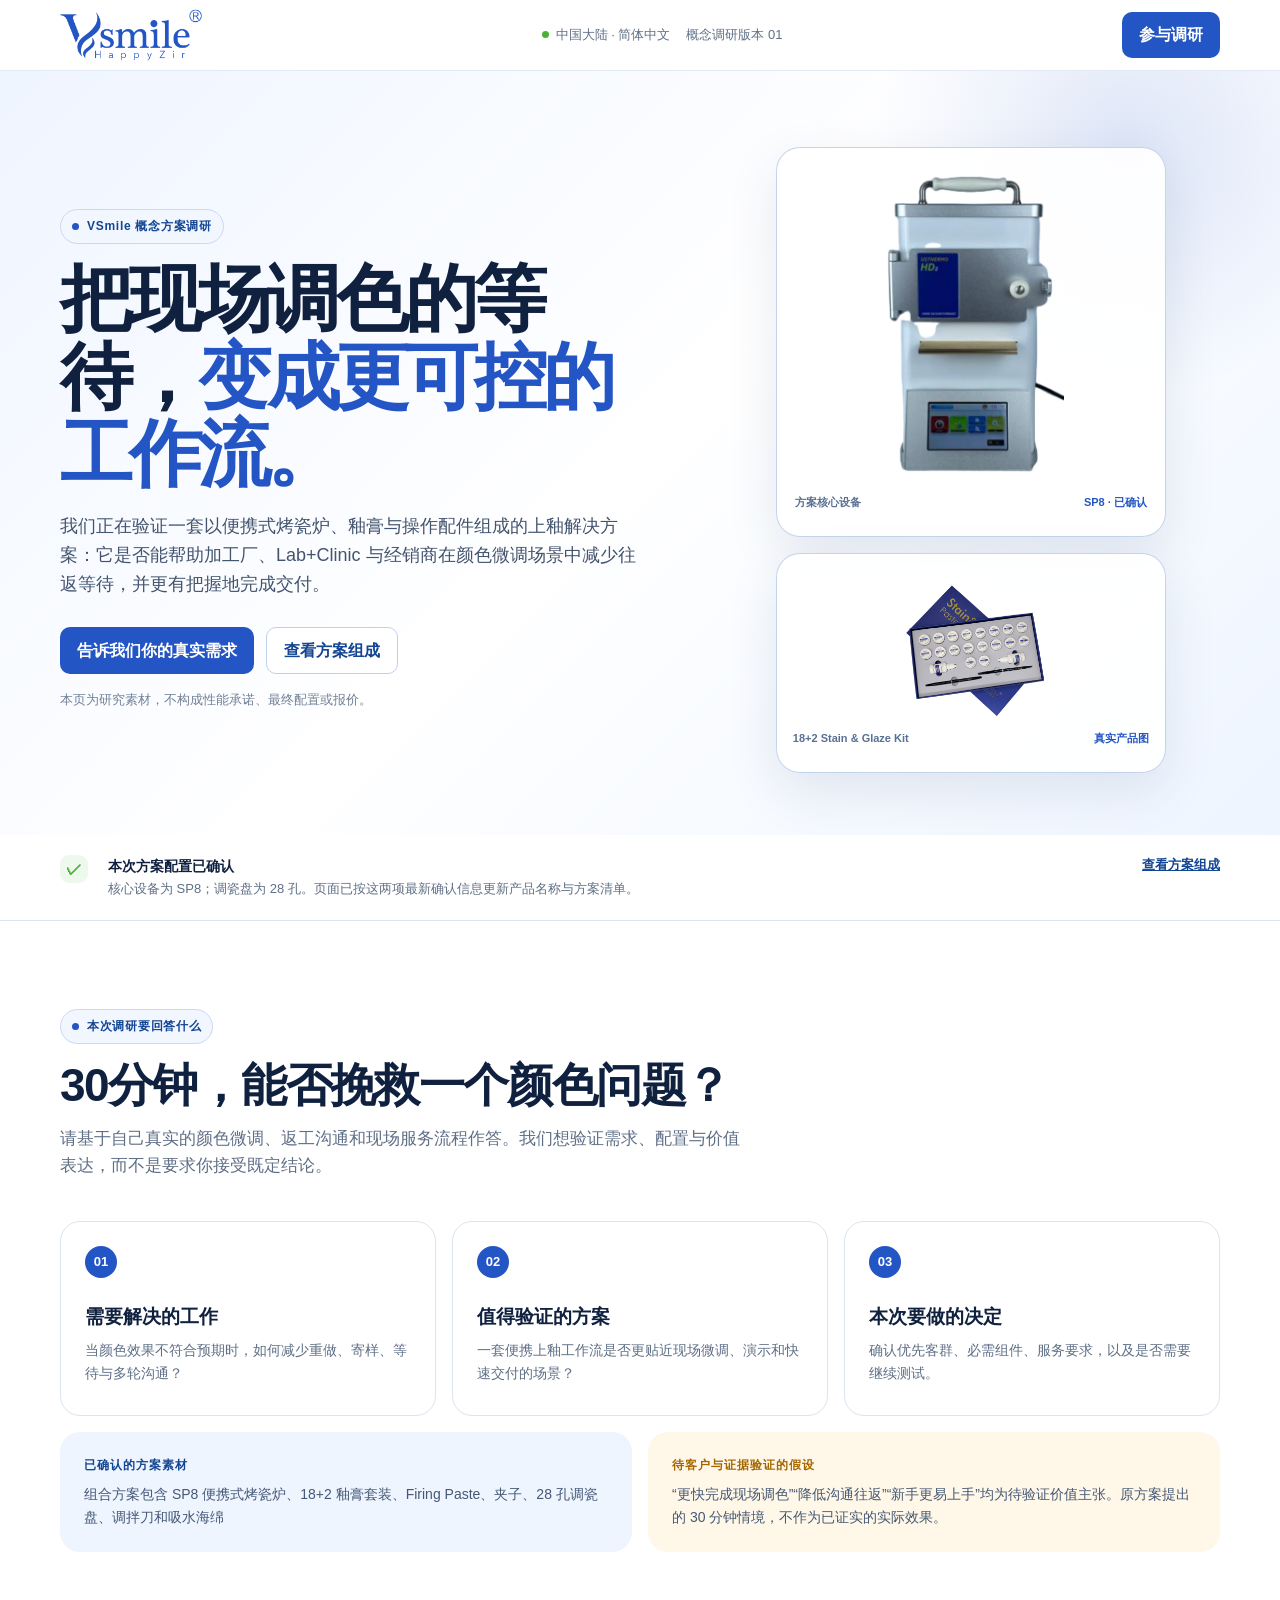
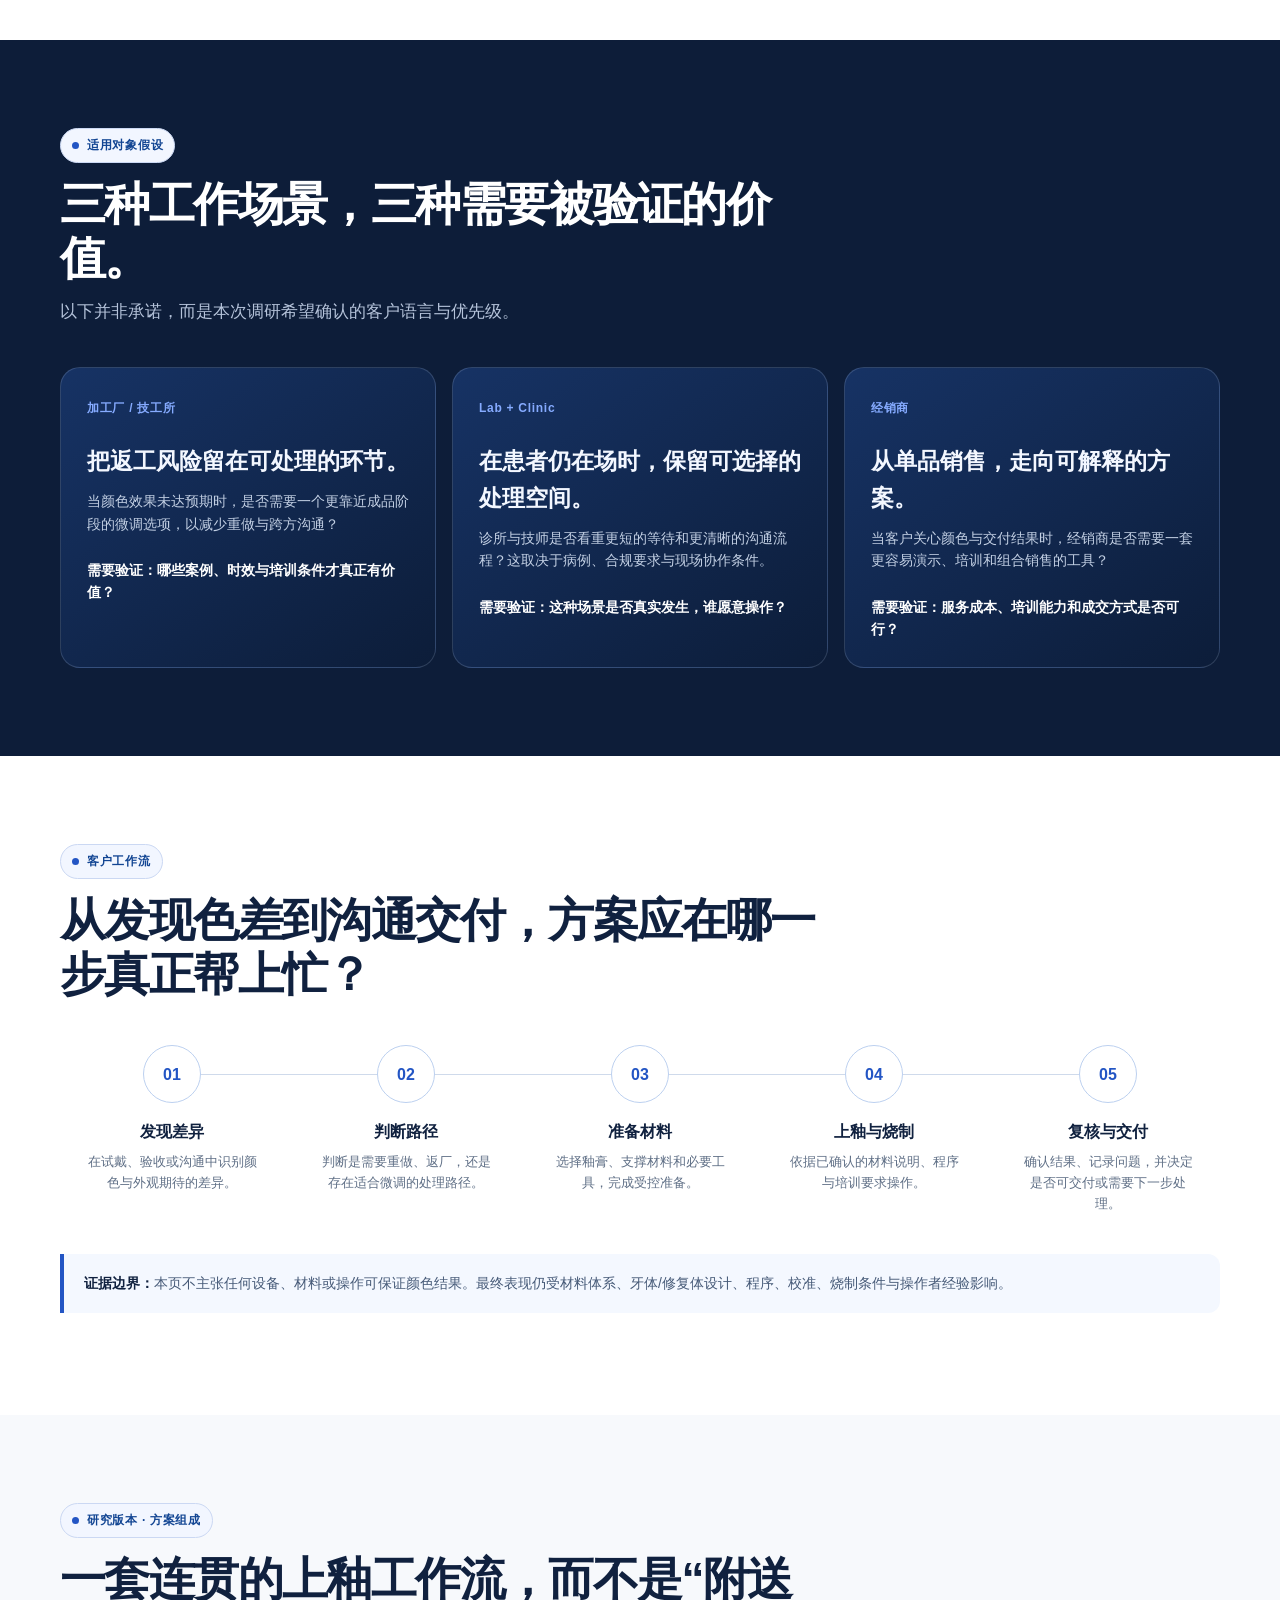
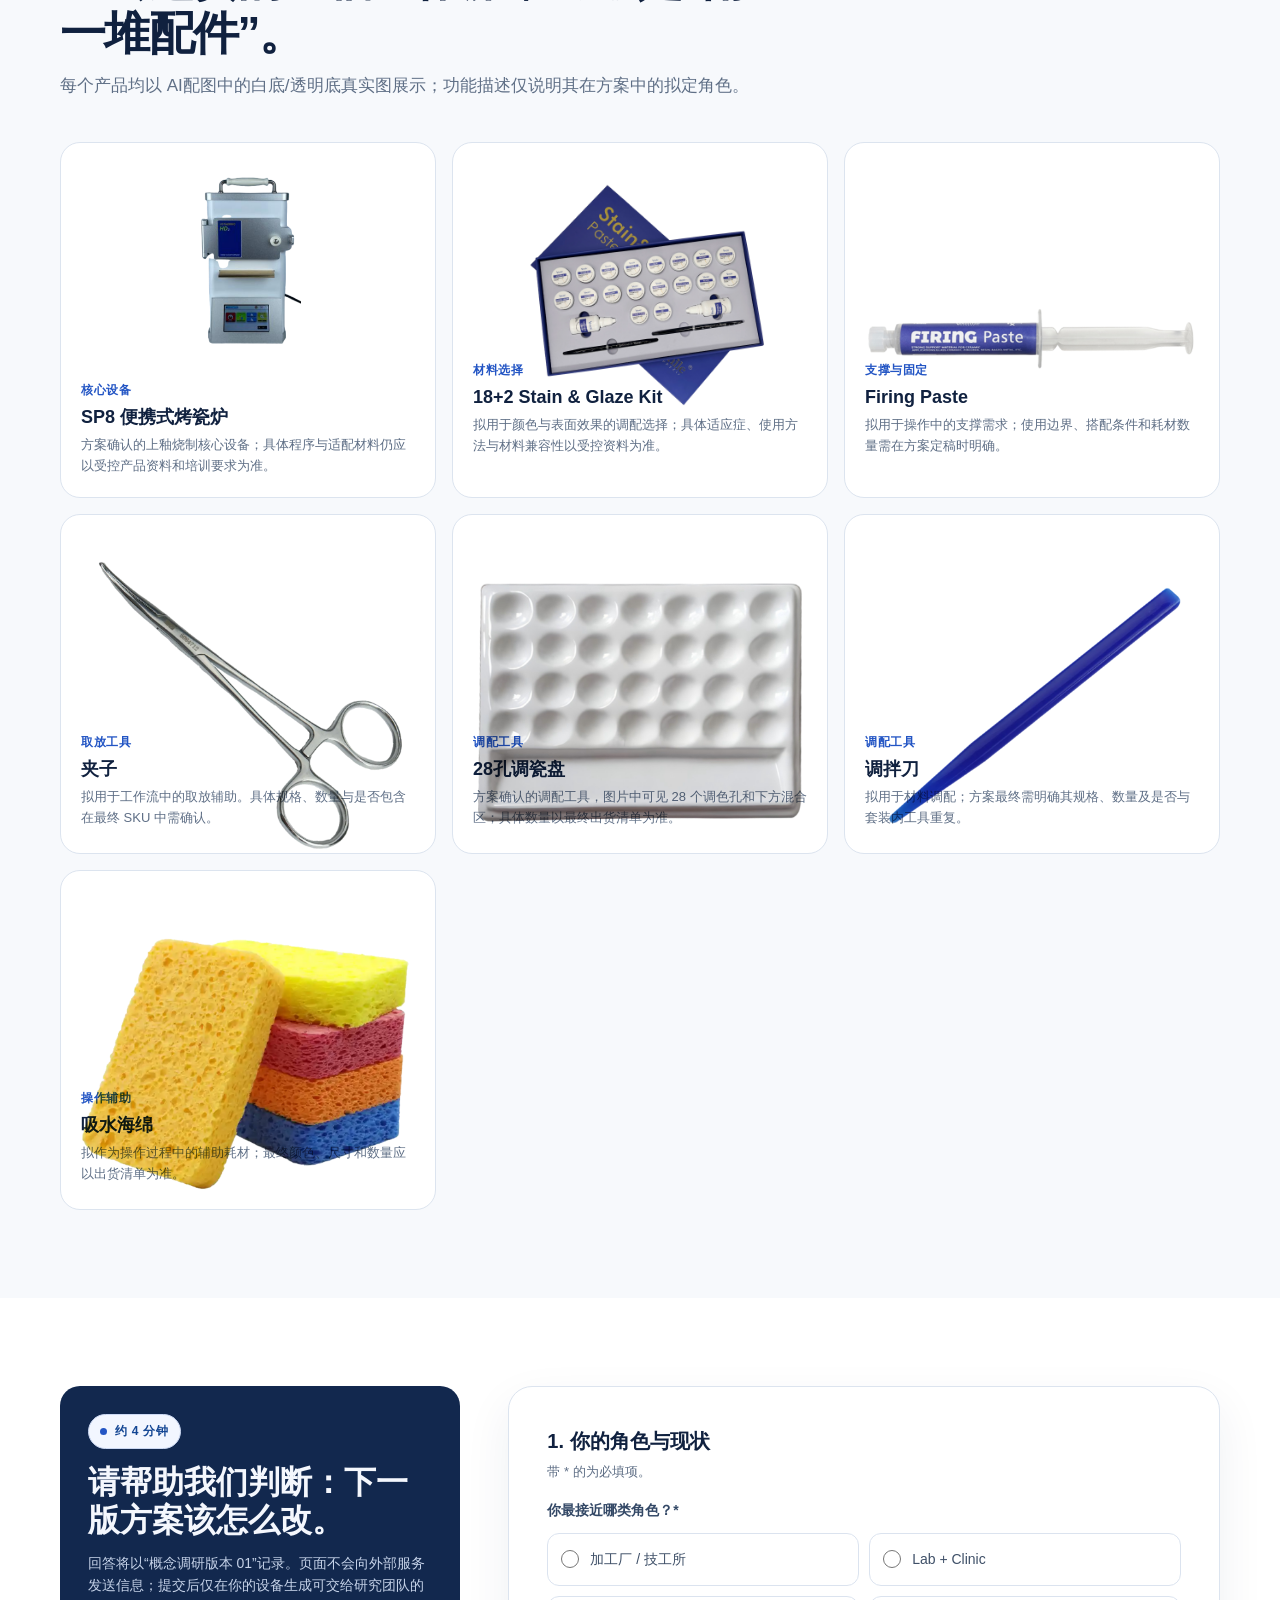
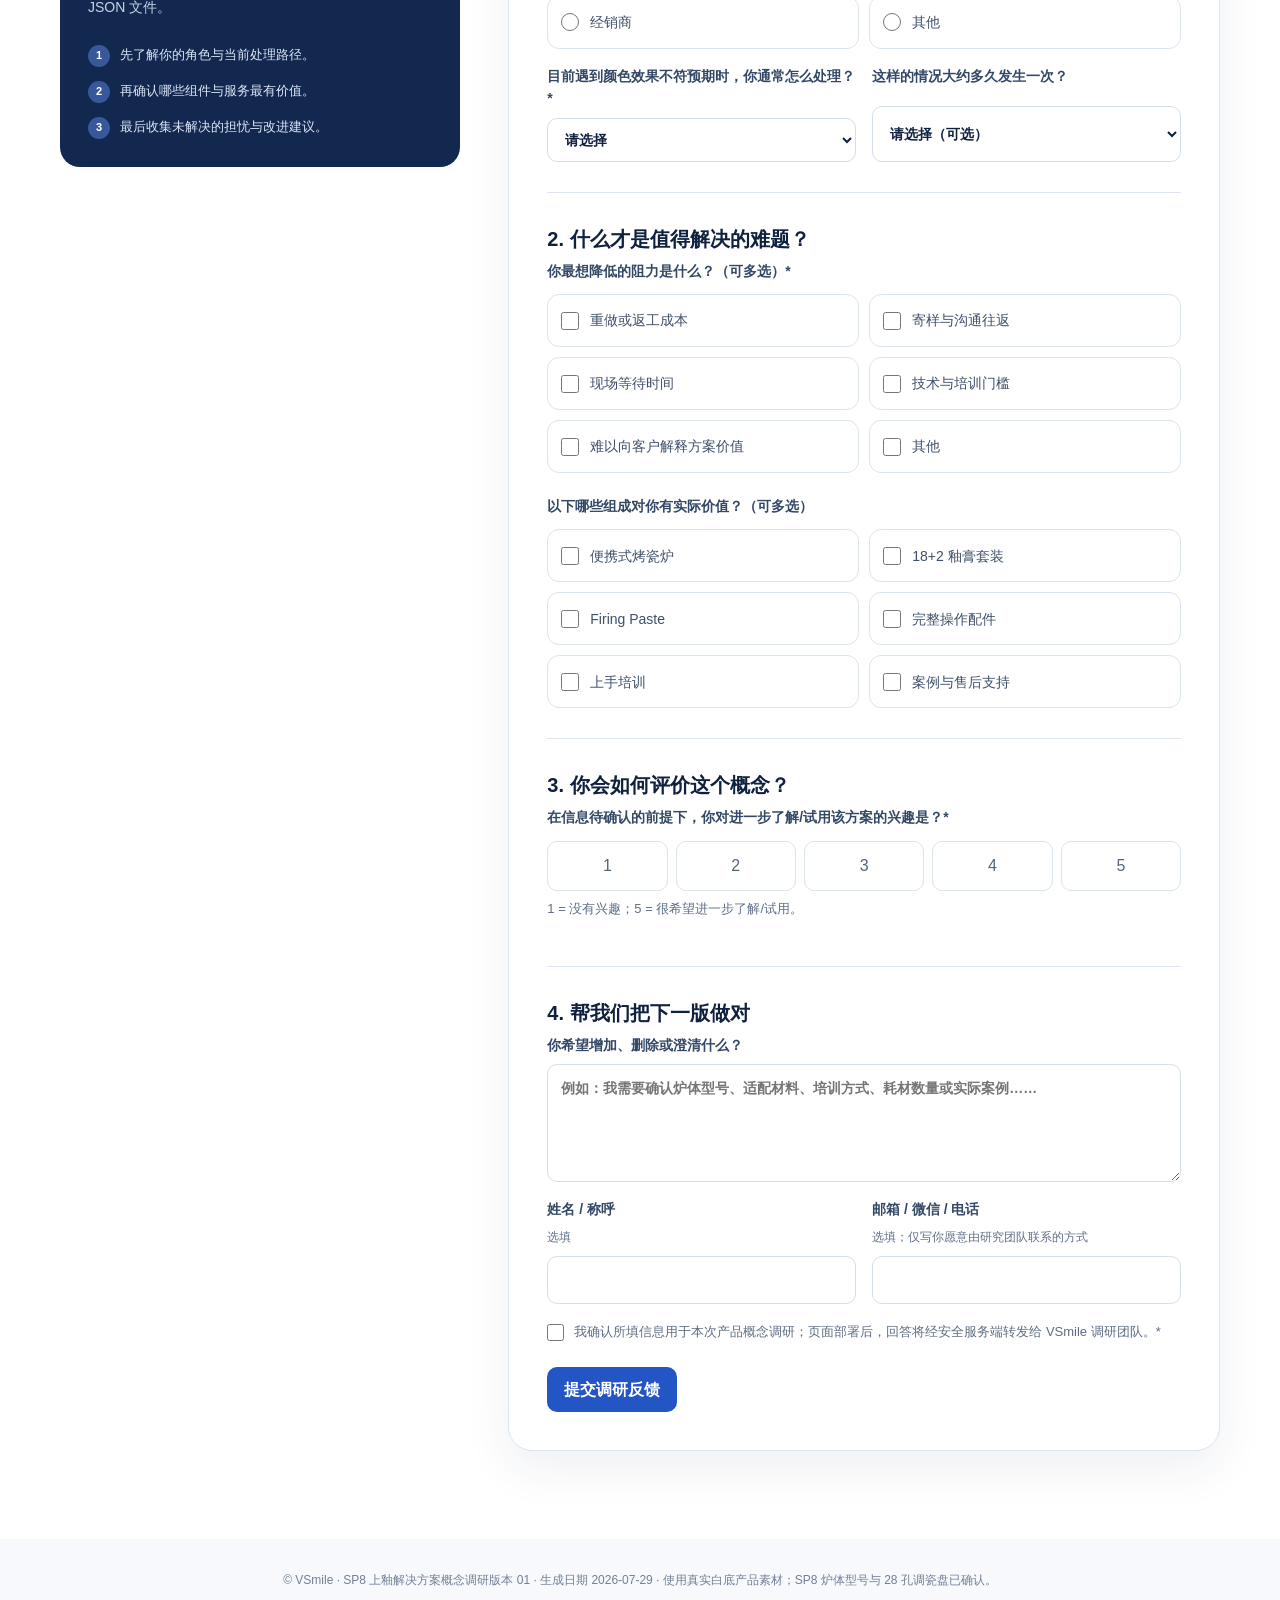
==== index.html @ d25efc1d "Publish VSmile SP8 survey" ====
<!doctype html>
<html lang="zh-CN">
<head>
  <meta charset="utf-8">
  <meta name="viewport" content="width=device-width, initial-scale=1">
  <meta name="description" content="VSmile SP8 上釉解决方案概念调研与客户问卷">
  <title>VSmile | SP8 上釉解决方案调研</title>
  <style>
    :root {
      --blue: #2355c4;
      --blue-hover: #2d6ae0;
      --tech-blue: #124593;
      --ink: #10213f;
      --muted: #5f6f86;
      --line: #dce4ef;
      --paper: #f7f9fc;
      --white: #ffffff;
      --green: #4ab134;
      --amber: #a56600;
      --amber-bg: #fff7e7;
      --radius: 20px;
      --shadow: 0 18px 52px rgba(24, 48, 92, .10);
    }

    * { box-sizing: border-box; }
    html { scroll-behavior: smooth; }
    body {
      margin: 0;
      background: var(--paper);
      color: var(--ink);
      font-family: "PingFang SC", "PingFang HK", "Microsoft YaHei", -apple-system, BlinkMacSystemFont, "Segoe UI", sans-serif;
      line-height: 1.6;
    }
    button, input, select, textarea { font: inherit; }
    img { display: block; max-width: 100%; }
    a { color: inherit; }
    .container { width: min(1160px, calc(100% - 40px)); margin: 0 auto; }
    .eyebrow {
      display: inline-flex; align-items: center; gap: 8px;
      padding: 7px 11px; border: 1px solid #cbd8f3; border-radius: 999px;
      color: var(--tech-blue); background: #f2f6ff; font-size: 12px; font-weight: 700; letter-spacing: .06em;
    }
    .eyebrow::before { content: ""; width: 7px; height: 7px; border-radius: 50%; background: var(--blue); }
    .section { padding: 88px 0; }
    .section-title { margin: 14px 0 12px; max-width: 760px; font-size: clamp(29px, 4vw, 46px); line-height: 1.18; letter-spacing: -.035em; }
    .section-intro { max-width: 690px; margin: 0; color: var(--muted); font-size: 17px; }
    .site-header { position: sticky; top: 0; z-index: 20; border-bottom: 1px solid rgba(220, 228, 239, .78); background: rgba(255, 255, 255, .92); backdrop-filter: blur(16px); }
    .nav { min-height: 70px; display: flex; align-items: center; justify-content: space-between; gap: 20px; }
    .brand img { width: 142px; height: auto; }
    .nav-meta { display: flex; align-items: center; gap: 16px; color: var(--muted); font-size: 13px; }
    .nav-meta span { display: inline-flex; align-items: center; gap: 7px; }
    .nav-meta .dot { width: 7px; height: 7px; border-radius: 50%; background: var(--green); }
    .nav-cta, .button {
      display: inline-flex; align-items: center; justify-content: center; min-height: 44px;
      border: 0; border-radius: 10px; padding: 10px 17px; cursor: pointer; text-decoration: none;
      color: #fff; background: var(--blue); font-weight: 700; transition: transform .18s ease, background .18s ease, box-shadow .18s ease;
    }
    .nav-cta:hover, .button:hover { transform: translateY(-1px); background: var(--blue-hover); box-shadow: 0 8px 18px rgba(35, 85, 196, .22); }
    .nav-cta:focus-visible, .button:focus-visible, input:focus-visible, select:focus-visible, textarea:focus-visible { outline: 3px solid rgba(35, 85, 196, .30); outline-offset: 2px; }

    .hero { overflow: hidden; position: relative; padding: 76px 0 62px; background: linear-gradient(135deg, #eff5ff 0%, #fff 50%, #eef5ff 100%); }
    .hero::before { content: ""; position: absolute; right: -120px; top: -200px; width: 550px; height: 550px; border-radius: 50%; background: radial-gradient(circle, rgba(35,85,196,.14), rgba(35,85,196,0) 65%); pointer-events: none; }
    .hero-grid { position: relative; display: grid; grid-template-columns: 1.08fr .92fr; gap: clamp(32px, 6vw, 84px); align-items: center; }
    .hero h1 { margin: 16px 0 20px; max-width: 650px; font-size: clamp(44px, 6vw, 73px); line-height: 1.06; letter-spacing: -.055em; }
    .hero h1 em { color: var(--blue); font-style: normal; }
    .hero-copy { max-width: 630px; margin: 0; color: #43546e; font-size: 18px; }
    .hero-actions { display: flex; flex-wrap: wrap; gap: 12px; margin-top: 28px; }
    .button.secondary { color: var(--tech-blue); background: #fff; border: 1px solid #bfd0ef; }
    .button.secondary:hover { color: var(--blue); background: #f8fbff; box-shadow: none; }
    .microcopy { margin: 16px 0 0; color: #728197; font-size: 13px; }
    .hero-visual { display: flex; flex-direction: column; gap: 16px; width: min(390px, 100%); margin: 0 auto; }
    .hero-orb { display: none; }
    .hero-card { position: relative; display: flex; flex-direction: column; align-items: center; width: 100%; margin: 0; overflow: hidden; border: 1px solid rgba(189, 207, 235, .88); border-radius: 24px; background: rgba(255,255,255,.92); box-shadow: var(--shadow); }
    .hero-card.furnace { height: 390px; padding: 26px 18px 16px; }
    .hero-card.kit { height: 220px; padding: 16px; }
    .hero-card img { width: 100%; height: calc(100% - 34px); object-fit: contain; mix-blend-mode: multiply; }
    .image-caption { position: static; display: flex; width: 100%; margin-top: 8px; justify-content: space-between; gap: 8px; color: #587092; font-size: 11px; font-weight: 700; }
    .image-caption span:last-child { color: var(--blue); }

    .integrity { padding: 20px 0; border-bottom: 1px solid var(--line); background: #fff; }
    .integrity-grid { display: grid; grid-template-columns: 34px 1fr auto; gap: 14px; align-items: start; }
    .integrity-icon { width: 28px; height: 28px; display: grid; place-items: center; border-radius: 9px; background: #eef9ed; color: var(--green); font-weight: 800; }
    .integrity strong { display: block; font-size: 14px; }
    .integrity p { margin: 2px 0 0; color: var(--muted); font-size: 13px; }
    .integrity a { color: var(--tech-blue); font-size: 13px; font-weight: 700; }

    .research-frame { background: #fff; }
    .frame-grid { display: grid; grid-template-columns: repeat(3, 1fr); gap: 16px; margin-top: 42px; }
    .frame-card { padding: 24px; min-height: 195px; border: 1px solid var(--line); border-radius: var(--radius); background: #fff; }
    .frame-index { display: grid; place-items: center; width: 32px; height: 32px; border-radius: 50%; color: #fff; background: var(--blue); font-size: 13px; font-weight: 800; }
    .frame-card h3 { margin: 24px 0 7px; font-size: 19px; }
    .frame-card p { margin: 0; color: var(--muted); font-size: 14px; }
    .fact-hypothesis { display: grid; grid-template-columns: 1fr 1fr; gap: 16px; margin-top: 16px; }
    .truth-card { border-radius: var(--radius); padding: 24px; }
    .truth-card.fact { background: #eef5ff; }
    .truth-card.hypothesis { background: #fff7e7; }
    .truth-card span { display: block; font-size: 12px; font-weight: 800; letter-spacing: .08em; }
    .truth-card.fact span { color: var(--tech-blue); }
    .truth-card.hypothesis span { color: var(--amber); }
    .truth-card p { margin: 8px 0 0; font-size: 14px; color: #455875; }

    .audience { background: #0d1d39; color: #f3f7ff; }
    .audience .section-title { color: #fff; }
    .audience .section-intro { color: #b5c3da; }
    .audience-grid { display: grid; grid-template-columns: repeat(3, 1fr); gap: 16px; margin-top: 42px; }
    .audience-card { min-height: 286px; padding: 26px; border: 1px solid rgba(195, 213, 241, .18); border-radius: var(--radius); background: linear-gradient(145deg, rgba(27, 59, 117, .72), rgba(13, 29, 57, .72)); }
    .audience-card .tag { color: #86abff; font-size: 12px; font-weight: 800; letter-spacing: .06em; }
    .audience-card h3 { margin: 24px 0 10px; font-size: 23px; }
    .audience-card p { margin: 0; color: #c3d0e4; font-size: 14px; }
    .audience-card .question { margin-top: 24px; color: #fff; font-size: 14px; font-weight: 700; }

    .workflow { background: #fff; }
    .workflow-track { position: relative; display: grid; grid-template-columns: repeat(5, 1fr); gap: 10px; margin-top: 44px; }
    .workflow-track::before { content: ""; position: absolute; top: 29px; right: 10%; left: 10%; height: 1px; background: #cfdaeb; }
    .step { position: relative; z-index: 1; text-align: center; }
    .step-no { display: grid; place-items: center; width: 58px; height: 58px; margin: 0 auto 16px; border: 1px solid #bcd0ef; border-radius: 50%; color: var(--blue); background: #fff; font-weight: 800; }
    .step h3 { margin: 0 0 7px; font-size: 16px; }
    .step p { max-width: 180px; margin: 0 auto; color: var(--muted); font-size: 13px; }
    .evidence { margin-top: 40px; padding: 18px 20px; border-left: 4px solid var(--blue); border-radius: 0 12px 12px 0; background: #f4f8ff; color: #465a78; font-size: 14px; }
    .evidence strong { color: var(--ink); }

    .bundle { background: #f7f9fc; }
    .bundle-grid { display: grid; grid-template-columns: repeat(3, 1fr); gap: 16px; margin-top: 42px; }
    .product { position: relative; min-height: 340px; overflow: hidden; display: flex; flex-direction: column; padding: 20px; border: 1px solid var(--line); border-radius: var(--radius); background: #fff; transition: transform .18s ease, box-shadow .18s ease; }
    .product:hover { transform: translateY(-3px); box-shadow: 0 14px 32px rgba(28, 50, 88, .10); }
    .product-image { display: grid; place-items: center; height: 190px; margin: -4px -4px 12px; border-radius: 14px; background: #fff; }
    .product-image img { width: 100%; height: 100%; object-fit: contain; mix-blend-mode: multiply; }
    .product-sp8 .product-image { height: 210px; padding: 12px; overflow: hidden; }
    .product-sp8 .product-image img { width: auto; max-width: 78%; height: 100%; max-height: 176px; }
    .product .role { color: var(--blue); font-size: 12px; font-weight: 800; letter-spacing: .05em; }
    .product h3 { margin: 5px 0 6px; font-size: 18px; line-height: 1.35; }
    .product p { margin: 0; color: var(--muted); font-size: 13px; }
    .pending { margin-top: auto; padding-top: 12px; color: var(--amber); font-size: 12px; font-weight: 700; }
    .pending::before { content: "●"; margin-right: 6px; }

    .survey { background: #fff; }
    .survey-shell { display: grid; grid-template-columns: .72fr 1.28fr; gap: 48px; align-items: start; }
    .survey-aside { position: sticky; top: 100px; padding: 28px; border-radius: var(--radius); color: #f4f7fd; background: #12284e; }
    .survey-aside h2 { margin: 14px 0 12px; font-size: 32px; line-height: 1.2; }
    .survey-aside p { margin: 0; color: #c6d3e9; font-size: 14px; }
    .survey-points { display: grid; gap: 14px; margin: 26px 0 0; }
    .survey-point { display: flex; gap: 10px; color: #dbe7fa; font-size: 13px; }
    .survey-point b { flex: 0 0 22px; display: grid; place-items: center; width: 22px; height: 22px; border-radius: 50%; color: #fff; background: rgba(104, 151, 255, .44); font-size: 11px; }
    .survey-form { padding: clamp(20px, 4vw, 38px); border: 1px solid var(--line); border-radius: 24px; background: #fff; box-shadow: 0 18px 48px rgba(24, 48, 92, .07); }
    .form-section + .form-section { margin-top: 30px; padding-top: 30px; border-top: 1px solid var(--line); }
    .form-section h3 { margin: 0 0 5px; font-size: 20px; }
    .hint { margin: 0 0 16px; color: var(--muted); font-size: 13px; }
    fieldset { min-width: 0; padding: 0; margin: 0; border: 0; }
    legend { padding: 0; margin-bottom: 12px; color: #334866; font-size: 14px; font-weight: 700; }
    .options { display: grid; grid-template-columns: repeat(2, 1fr); gap: 10px; }
    .options.single { grid-template-columns: 1fr; }
    .option { position: relative; display: flex; align-items: center; min-height: 53px; gap: 11px; padding: 10px 13px; border: 1px solid #dbe3ef; border-radius: 12px; color: #3f5068; background: #fff; cursor: pointer; font-size: 14px; transition: border-color .16s ease, background .16s ease; }
    .option:hover { border-color: #9fb8e4; background: #f7faff; }
    .option input { width: 18px; height: 18px; margin: 0; accent-color: var(--blue); }
    .form-row { display: grid; grid-template-columns: 1fr 1fr; gap: 16px; }
    label.field { display: grid; gap: 8px; color: #334866; font-size: 14px; font-weight: 700; }
    label.field span { color: var(--muted); font-size: 12px; font-weight: 500; }
    select, textarea, input[type="text"], input[type="email"] { width: 100%; border: 1px solid #d5deeb; border-radius: 10px; padding: 12px 13px; color: var(--ink); background: #fff; }
    textarea { min-height: 118px; resize: vertical; }
    .rating { display: grid; grid-template-columns: repeat(5, 1fr); gap: 8px; }
    .rating label { display: grid; place-items: center; min-height: 50px; border: 1px solid #dbe3ef; border-radius: 10px; color: #53657d; cursor: pointer; transition: .16s ease; }
    .rating label:hover { border-color: #9fb8e4; background: #f5f8fe; }
    .rating input { position: absolute; opacity: 0; }
    .rating input:checked + span { color: var(--blue); font-weight: 800; }
    .rating label:has(input:checked) { border-color: var(--blue); background: #eef4ff; }
    .consent { display: flex; align-items: flex-start; gap: 10px; margin-top: 18px; color: #5e6d82; font-size: 13px; }
    .consent input { width: 17px; height: 17px; margin: 2px 0 0; accent-color: var(--blue); }
    .submit-row { display: flex; align-items: center; gap: 16px; flex-wrap: wrap; margin-top: 24px; }
    .success { color: var(--green); font-size: 13px; font-weight: 700; }
    .success[hidden] { display: none; }
    footer { padding: 32px 0 44px; color: #718096; font-size: 12px; text-align: center; }

    @media (max-width: 900px) {
      .hero-grid, .survey-shell { grid-template-columns: 1fr; }
      .hero-visual { width: min(560px, 100%); margin: 0 auto; }
      .survey-aside { position: static; }
      .frame-grid, .audience-grid { grid-template-columns: 1fr; }
      .bundle-grid { grid-template-columns: repeat(2, 1fr); }
    }
    @media (max-width: 650px) {
      .container { width: min(100% - 28px, 1160px); }
      .nav { min-height: 62px; }
      .brand img { width: 126px; }
      .nav-meta { display: none; }
      .nav-cta { min-height: 38px; padding: 8px 12px; font-size: 13px; }
      .hero { padding-top: 48px; }
      .hero h1 { font-size: 43px; }
      .hero-copy { font-size: 16px; }
      .hero-visual { min-height: 0; }
      .hero-card.furnace { width: 100%; height: 315px; }
      .hero-card.kit { width: 100%; height: 185px; }
      .section { padding: 62px 0; }
      .section-title { font-size: 31px; }
      .integrity-grid { grid-template-columns: 28px 1fr; }
      .integrity a { grid-column: 2; }
      .fact-hypothesis, .form-row { grid-template-columns: 1fr; }
      .workflow-track { grid-template-columns: 1fr; gap: 16px; }
      .workflow-track::before { display: none; }
      .step { display: grid; grid-template-columns: 58px 1fr; gap: 14px; text-align: left; align-items: start; }
      .step-no { margin: 0; }
      .step p { max-width: none; margin: 0; }
      .bundle-grid, .options { grid-template-columns: 1fr; }
      .rating { gap: 5px; }
    }
  </style>
</head>
<body>
  <header class="site-header">
    <nav class="container nav" aria-label="页面导航">
      <a class="brand" href="#top" aria-label="VSmile 首页"><img src="logo-2000pix.png" alt="VSmile Happy Zircon"></a>
      <div class="nav-meta"><span><i class="dot"></i>中国大陆 · 简体中文</span><span>概念调研版本 01</span></div>
      <a class="nav-cta" href="#survey">参与调研</a>
    </nav>
  </header>

  <main id="top">
    <section class="hero" aria-labelledby="hero-title">
      <div class="container hero-grid">
        <div>
          <span class="eyebrow">VSmile 概念方案调研</span>
          <h1 id="hero-title">把现场调色的等待，<em>变成更可控的工作流。</em></h1>
          <p class="hero-copy">我们正在验证一套以便携式烤瓷炉、釉膏与操作配件组成的上釉解决方案：它是否能帮助加工厂、Lab+Clinic 与经销商在颜色微调场景中减少往返等待，并更有把握地完成交付。</p>
          <div class="hero-actions">
            <a class="button" href="#survey">告诉我们你的真实需求</a>
            <a class="button secondary" href="#bundle">查看方案组成</a>
          </div>
          <p class="microcopy">本页为研究素材，不构成性能承诺、最终配置或报价。</p>
        </div>
        <div class="hero-visual" aria-label="方案核心产品图片">
          <div class="hero-orb"></div>
          <figure class="hero-card furnace">
            <img src="sp8.png" alt="白底便携式烤瓷炉产品图">
            <figcaption class="image-caption"><span>方案核心设备</span><span>SP8 · 已确认</span></figcaption>
          </figure>
          <figure class="hero-card kit">
            <img src="stain-glaze-kit.png" alt="白底 18+2 Stain and Glaze Kit 产品图">
            <figcaption class="image-caption"><span>18+2 Stain &amp; Glaze Kit</span><span>真实产品图</span></figcaption>
          </figure>
        </div>
      </div>
    </section>

    <aside class="integrity" aria-label="方案配置确认">
      <div class="container integrity-grid">
        <div class="integrity-icon" aria-hidden="true">✓</div>
        <div>
          <strong>本次方案配置已确认</strong>
          <p>核心设备为 SP8；调瓷盘为 28 孔。页面已按这两项最新确认信息更新产品名称与方案清单。</p>
        </div>
        <a href="#bundle">查看方案组成</a>
      </div>
    </aside>

    <section class="section research-frame" aria-labelledby="research-title">
      <div class="container">
        <span class="eyebrow">本次调研要回答什么</span>
        <h2 class="section-title" id="research-title">30分钟，能否挽救一个颜色问题？</h2>
        <p class="section-intro">请基于自己真实的颜色微调、返工沟通和现场服务流程作答。我们想验证需求、配置与价值表达，而不是要求你接受既定结论。</p>
        <div class="frame-grid">
          <article class="frame-card"><span class="frame-index">01</span><h3>需要解决的工作</h3><p>当颜色效果不符合预期时，如何减少重做、寄样、等待与多轮沟通？</p></article>
          <article class="frame-card"><span class="frame-index">02</span><h3>值得验证的方案</h3><p>一套便携上釉工作流是否更贴近现场微调、演示和快速交付的场景？</p></article>
          <article class="frame-card"><span class="frame-index">03</span><h3>本次要做的决定</h3><p>确认优先客群、必需组件、服务要求，以及是否需要继续测试。</p></article>
        </div>
        <div class="fact-hypothesis">
          <div class="truth-card fact"><span>已确认的方案素材</span><p>组合方案包含 SP8 便携式烤瓷炉、18+2 釉膏套装、Firing Paste、夹子、28 孔调瓷盘、调拌刀和吸水海绵</p></div>
          <div class="truth-card hypothesis"><span>待客户与证据验证的假设</span><p>“更快完成现场调色”“降低沟通往返”“新手更易上手”均为待验证价值主张。原方案提出的 30 分钟情境，不作为已证实的实际效果。</p></div>
        </div>
      </div>
    </section>

    <section class="section audience" aria-labelledby="audience-title">
      <div class="container">
        <span class="eyebrow">适用对象假设</span>
        <h2 class="section-title" id="audience-title">三种工作场景，三种需要被验证的价值。</h2>
        <p class="section-intro">以下并非承诺，而是本次调研希望确认的客户语言与优先级。</p>
        <div class="audience-grid">
          <article class="audience-card"><span class="tag">加工厂 / 技工所</span><h3>把返工风险留在可处理的环节。</h3><p>当颜色效果未达预期时，是否需要一个更靠近成品阶段的微调选项，以减少重做与跨方沟通？</p><p class="question">需要验证：哪些案例、时效与培训条件才真正有价值？</p></article>
          <article class="audience-card"><span class="tag">Lab + Clinic</span><h3>在患者仍在场时，保留可选择的处理空间。</h3><p>诊所与技师是否看重更短的等待和更清晰的沟通流程？这取决于病例、合规要求与现场协作条件。</p><p class="question">需要验证：这种场景是否真实发生，谁愿意操作？</p></article>
          <article class="audience-card"><span class="tag">经销商</span><h3>从单品销售，走向可解释的方案。</h3><p>当客户关心颜色与交付结果时，经销商是否需要一套更容易演示、培训和组合销售的工具？</p><p class="question">需要验证：服务成本、培训能力和成交方式是否可行？</p></article>
        </div>
      </div>
    </section>

    <section class="section workflow" aria-labelledby="workflow-title">
      <div class="container">
        <span class="eyebrow">客户工作流</span>
        <h2 class="section-title" id="workflow-title">从发现色差到沟通交付，方案应在哪一步真正帮上忙？</h2>
        <div class="workflow-track">
          <article class="step"><div class="step-no">01</div><div><h3>发现差异</h3><p>在试戴、验收或沟通中识别颜色与外观期待的差异。</p></div></article>
          <article class="step"><div class="step-no">02</div><div><h3>判断路径</h3><p>判断是需要重做、返厂，还是存在适合微调的处理路径。</p></div></article>
          <article class="step"><div class="step-no">03</div><div><h3>准备材料</h3><p>选择釉膏、支撑材料和必要工具，完成受控准备。</p></div></article>
          <article class="step"><div class="step-no">04</div><div><h3>上釉与烧制</h3><p>依据已确认的材料说明、程序与培训要求操作。</p></div></article>
          <article class="step"><div class="step-no">05</div><div><h3>复核与交付</h3><p>确认结果、记录问题，并决定是否可交付或需要下一步处理。</p></div></article>
        </div>
        <p class="evidence"><strong>证据边界：</strong>本页不主张任何设备、材料或操作可保证颜色结果。最终表现仍受材料体系、牙体/修复体设计、程序、校准、烧制条件与操作者经验影响。</p>
      </div>
    </section>

    <section class="section bundle" id="bundle" aria-labelledby="bundle-title">
      <div class="container">
        <span class="eyebrow">研究版本 · 方案组成</span>
        <h2 class="section-title" id="bundle-title">一套连贯的上釉工作流，而不是“附送一堆配件”。</h2>
        <p class="section-intro">每个产品均以 AI配图中的白底/透明底真实图展示；功能描述仅说明其在方案中的拟定角色。</p>
        <div class="bundle-grid">
          <article class="product product-sp8"><div class="product-image"><img src="sp8.png" alt="SP8 便携式烤瓷炉白底产品图"></div><span class="role">核心设备</span><h3>SP8 便携式烤瓷炉</h3><p>方案确认的上釉烧制核心设备；具体程序与适配材料仍应以受控产品资料和培训要求为准。</p></article>
          <article class="product"><div class="product-image"><img src="stain-glaze-kit.png" alt="18+2 釉膏套装白底产品图"></div><span class="role">材料选择</span><h3>18+2 Stain &amp; Glaze Kit</h3><p>拟用于颜色与表面效果的调配选择；具体适应症、使用方法与材料兼容性以受控资料为准。</p></article>
          <article class="product"><div class="product-image"><img src="firing-paste.png" alt="Firing Paste 烧结膏白底产品图"></div><span class="role">支撑与固定</span><h3>Firing Paste</h3><p>拟用于操作中的支撑需求；使用边界、搭配条件和耗材数量需在方案定稿时明确。</p></article>
          <article class="product"><div class="product-image"><img src="tongs.png" alt="夹子白底产品图"></div><span class="role">取放工具</span><h3>夹子</h3><p>拟用于工作流中的取放辅助。具体规格、数量与是否包含在最终 SKU 中需确认。</p></article>
          <article class="product"><div class="product-image"><img src="palette-28.png" alt="28孔调瓷盘白底产品图"></div><span class="role">调配工具</span><h3>28孔调瓷盘</h3><p>方案确认的调配工具，图片中可见 28 个调色孔和下方混合区；具体数量以最终出货清单为准。</p></article>
          <article class="product"><div class="product-image"><img src="spatula.png" alt="调拌刀白底产品图"></div><span class="role">调配工具</span><h3>调拌刀</h3><p>拟用于材料调配；方案最终需明确其规格、数量及是否与套装内工具重复。</p></article>
          <article class="product"><div class="product-image"><img src="sponge.png" alt="吸水海绵白底产品图"></div><span class="role">操作辅助</span><h3>吸水海绵</h3><p>拟作为操作过程中的辅助耗材；最终颜色、尺寸和数量应以出货清单为准。</p></article>
        </div>
      </div>
    </section>

    <section class="section survey" id="survey" aria-labelledby="survey-title">
      <div class="container survey-shell">
        <aside class="survey-aside"><span class="eyebrow">约 4 分钟</span><h2 id="survey-title">请帮助我们判断：下一版方案该怎么改。</h2><p>回答将以“概念调研版本 01”记录。页面不会向外部服务发送信息；提交后仅在你的设备生成可交给研究团队的 JSON 文件。</p><div class="survey-points"><div class="survey-point"><b>1</b><span>先了解你的角色与当前处理路径。</span></div><div class="survey-point"><b>2</b><span>再确认哪些组件与服务最有价值。</span></div><div class="survey-point"><b>3</b><span>最后收集未解决的担忧与改进建议。</span></div></div></aside>
        <form class="survey-form" id="research-form" data-endpoint="/api/survey-response" data-success="反馈已提交给 VSmile 调研团队，感谢你的时间。" data-fallback-success="当前以本地文件方式打开，反馈已下载为 JSON；部署后将安全提交给研究团队。" data-barriers-message="请至少选择一项最想降低的阻力。" data-error="暂时无法提交反馈，请稍后重试。" novalidate>
          <input type="hidden" name="stimulus_version" value="SP8-solution-research-v01">
          <input type="hidden" name="market" value="CN">
          <input type="hidden" name="language" value="zh-CN">
          <div class="form-section">
            <h3>1. 你的角色与现状</h3><p class="hint">带 * 的为必填项。</p>
            <fieldset><legend>你最接近哪类角色？*</legend><div class="options"><label class="option"><input type="radio" name="role" value="加工厂/技工所" required>加工厂 / 技工所</label><label class="option"><input type="radio" name="role" value="Lab+Clinic">Lab + Clinic</label><label class="option"><input type="radio" name="role" value="经销商">经销商</label><label class="option"><input type="radio" name="role" value="其他">其他</label></div></fieldset>
            <div class="form-row" style="margin-top:16px"><label class="field">目前遇到颜色效果不符预期时，你通常怎么处理？*<select name="current_workflow" required><option value="" selected disabled>请选择</option><option>返厂或重做</option><option>寄样 / 多轮沟通后再处理</option><option>由技师或诊所现场微调</option><option>视情况而定，没有固定流程</option><option>其他</option></select></label><label class="field">这样的情况大约多久发生一次？<select name="frequency"><option value="">请选择（可选）</option><option>每周多次</option><option>每周约一次</option><option>每月几次</option><option>很少发生</option><option>不确定</option></select></label></div>
          </div>
          <div class="form-section">
            <h3>2. 什么才是值得解决的难题？</h3><fieldset><legend>你最想降低的阻力是什么？（可多选）*</legend><div class="options"><label class="option"><input type="checkbox" name="barriers" value="重做或返工成本">重做或返工成本</label><label class="option"><input type="checkbox" name="barriers" value="寄样与沟通往返">寄样与沟通往返</label><label class="option"><input type="checkbox" name="barriers" value="现场等待时间">现场等待时间</label><label class="option"><input type="checkbox" name="barriers" value="技术与培训门槛">技术与培训门槛</label><label class="option"><input type="checkbox" name="barriers" value="难以向客户解释方案价值">难以向客户解释方案价值</label><label class="option"><input type="checkbox" name="barriers" value="其他">其他</label></div></fieldset>
            <fieldset style="margin-top:22px"><legend>以下哪些组成对你有实际价值？（可多选）</legend><div class="options"><label class="option"><input type="checkbox" name="valuable_parts" value="便携式烤瓷炉">便携式烤瓷炉</label><label class="option"><input type="checkbox" name="valuable_parts" value="18+2釉膏套装">18+2 釉膏套装</label><label class="option"><input type="checkbox" name="valuable_parts" value="Firing Paste">Firing Paste</label><label class="option"><input type="checkbox" name="valuable_parts" value="完整操作配件">完整操作配件</label><label class="option"><input type="checkbox" name="valuable_parts" value="上手培训">上手培训</label><label class="option"><input type="checkbox" name="valuable_parts" value="案例与售后支持">案例与售后支持</label></div></fieldset>
          </div>
          <div class="form-section">
            <h3>3. 你会如何评价这个概念？</h3><fieldset><legend>在信息待确认的前提下，你对进一步了解/试用该方案的兴趣是？*</legend><div class="rating" role="radiogroup" aria-label="兴趣评分"><label><input type="radio" name="interest_score" value="1" required><span>1</span></label><label><input type="radio" name="interest_score" value="2"><span>2</span></label><label><input type="radio" name="interest_score" value="3"><span>3</span></label><label><input type="radio" name="interest_score" value="4"><span>4</span></label><label><input type="radio" name="interest_score" value="5"><span>5</span></label></div><p class="hint" style="margin-top:8px">1 = 没有兴趣；5 = 很希望进一步了解/试用。</p></fieldset>
          </div>
          <div class="form-section">
            <h3>4. 帮我们把下一版做对</h3><label class="field">你希望增加、删除或澄清什么？<textarea name="changes" placeholder="例如：我需要确认炉体型号、适配材料、培训方式、耗材数量或实际案例……"></textarea></label><div class="form-row" style="margin-top:16px"><label class="field">姓名 / 称呼 <span>选填</span><input type="text" name="contact_name" autocomplete="name"></label><label class="field">邮箱 / 微信 / 电话 <span>选填；仅写你愿意由研究团队联系的方式</span><input type="text" name="contact_method"></label></div><label class="consent"><input type="checkbox" name="consent" value="agreed" required><span>我确认所填信息用于本次产品概念调研；页面部署后，回答将经安全服务端转发给 VSmile 调研团队。*</span></label><input type="text" name="website" tabindex="-1" autocomplete="off" aria-hidden="true" style="position:absolute;left:-9999px"></div>
          <div class="submit-row"><button class="button" type="submit">提交调研反馈</button><span class="success" id="success-message" role="status" aria-live="polite" hidden></span></div>
        </form>
      </div>
    </section>
  </main>
  <footer class="container">© VSmile · SP8 上釉解决方案概念调研版本 01 · 生成日期 2026-07-29 · 使用真实白底产品素材；SP8 炉体型号与 28 孔调瓷盘已确认。</footer>
  <script src="sp8-survey-submit.js"></script>
</body>
</html>
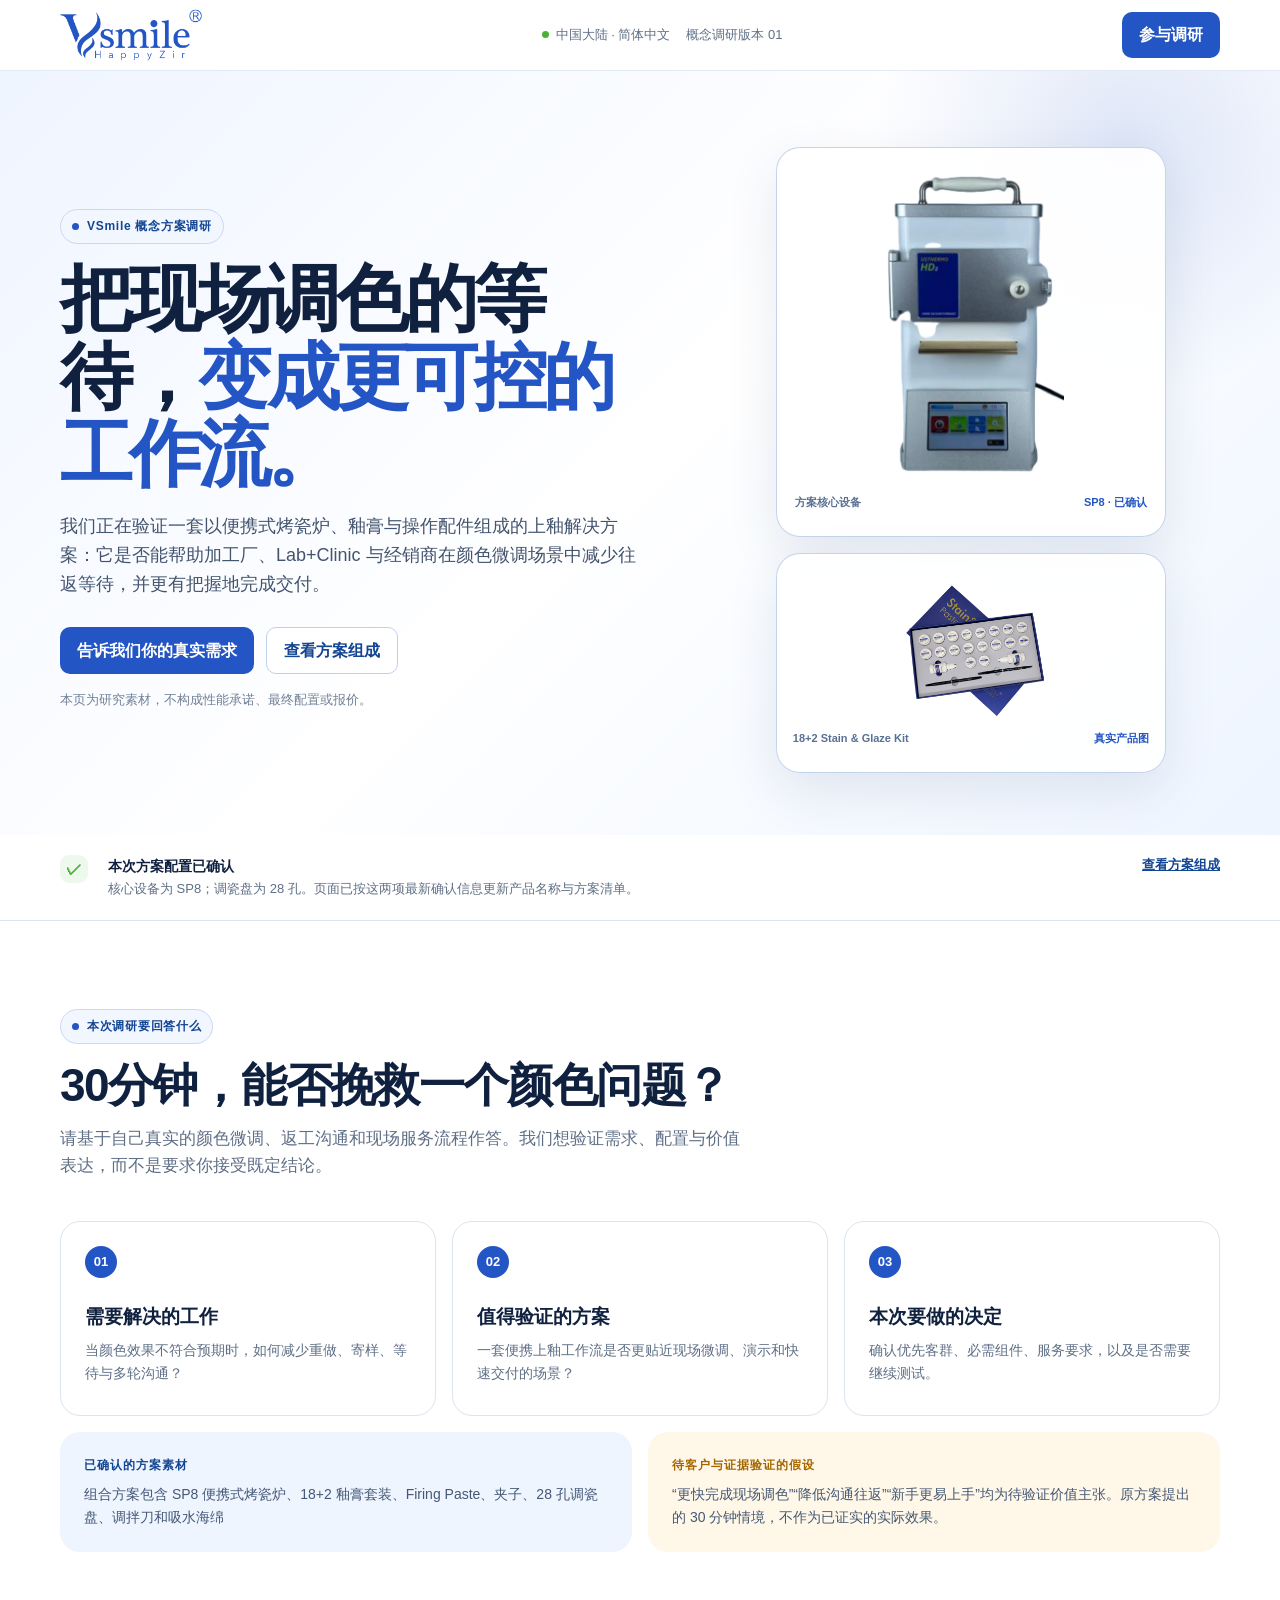
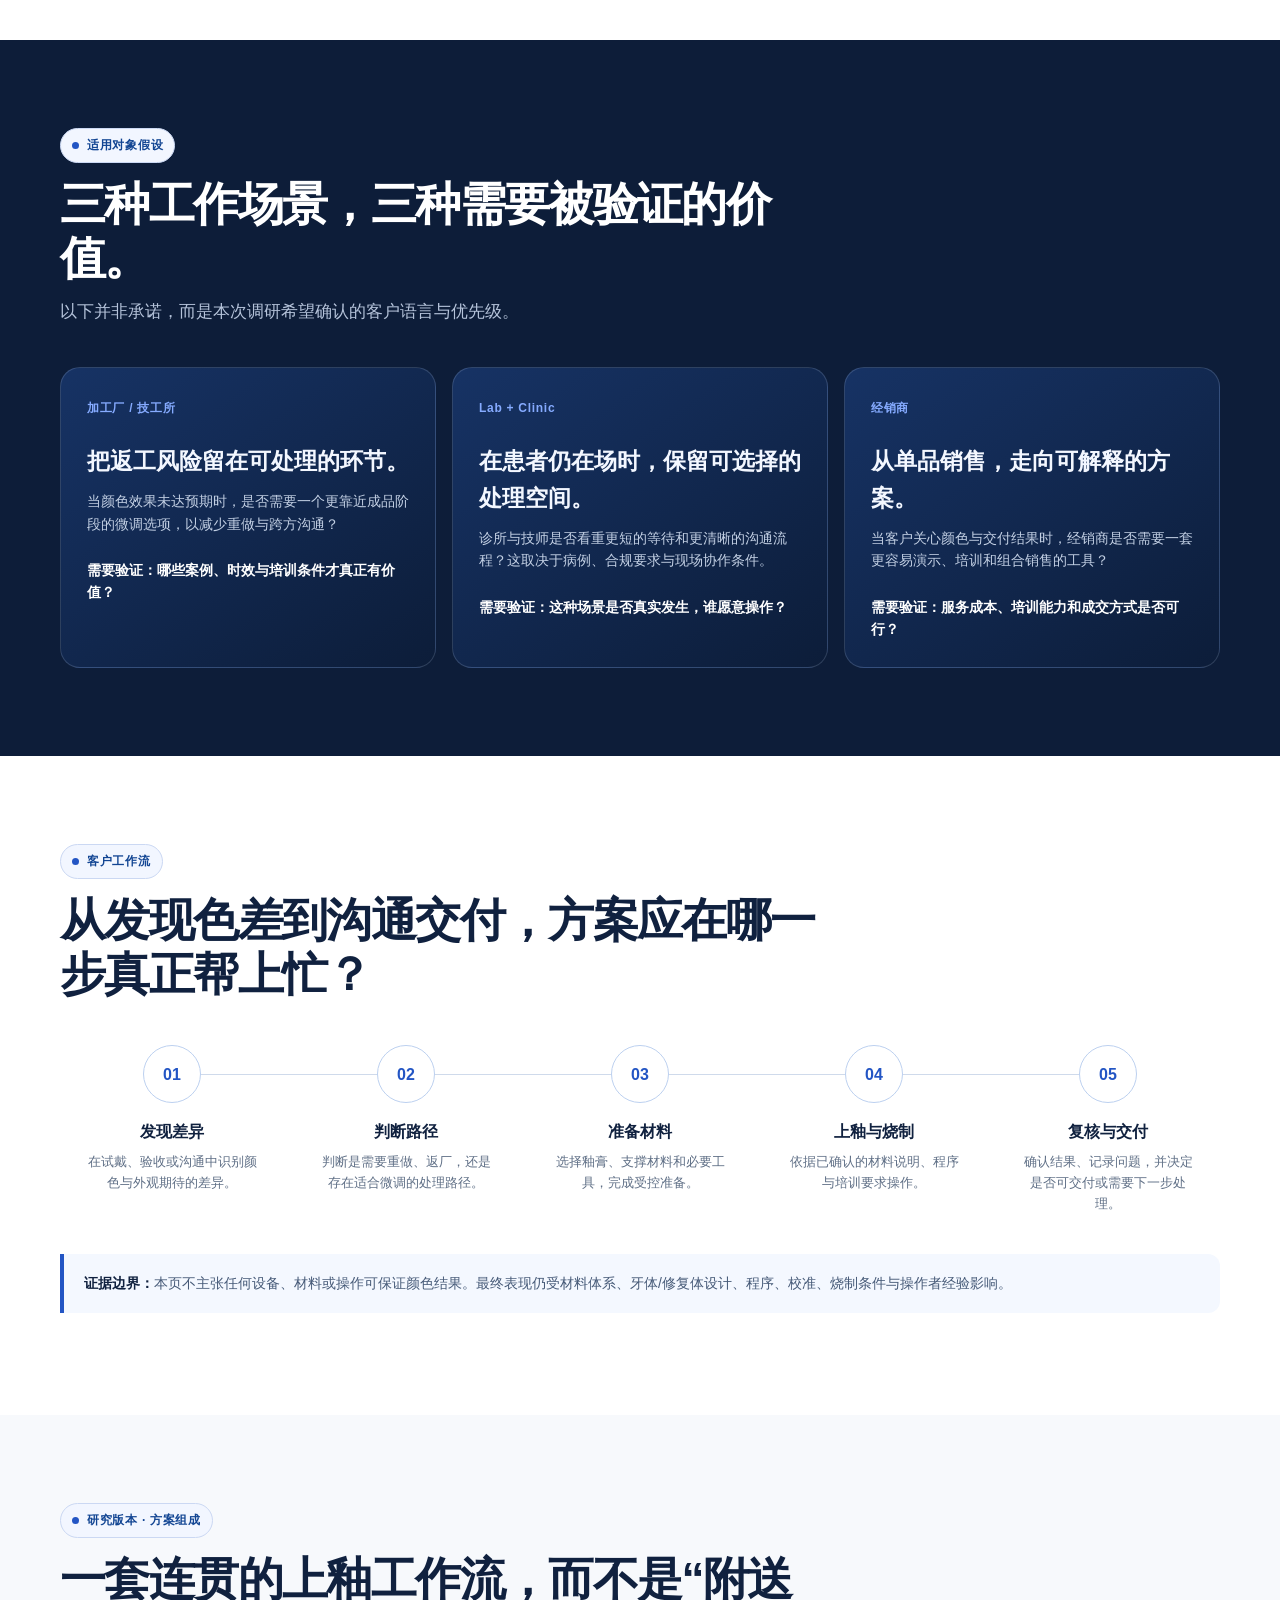
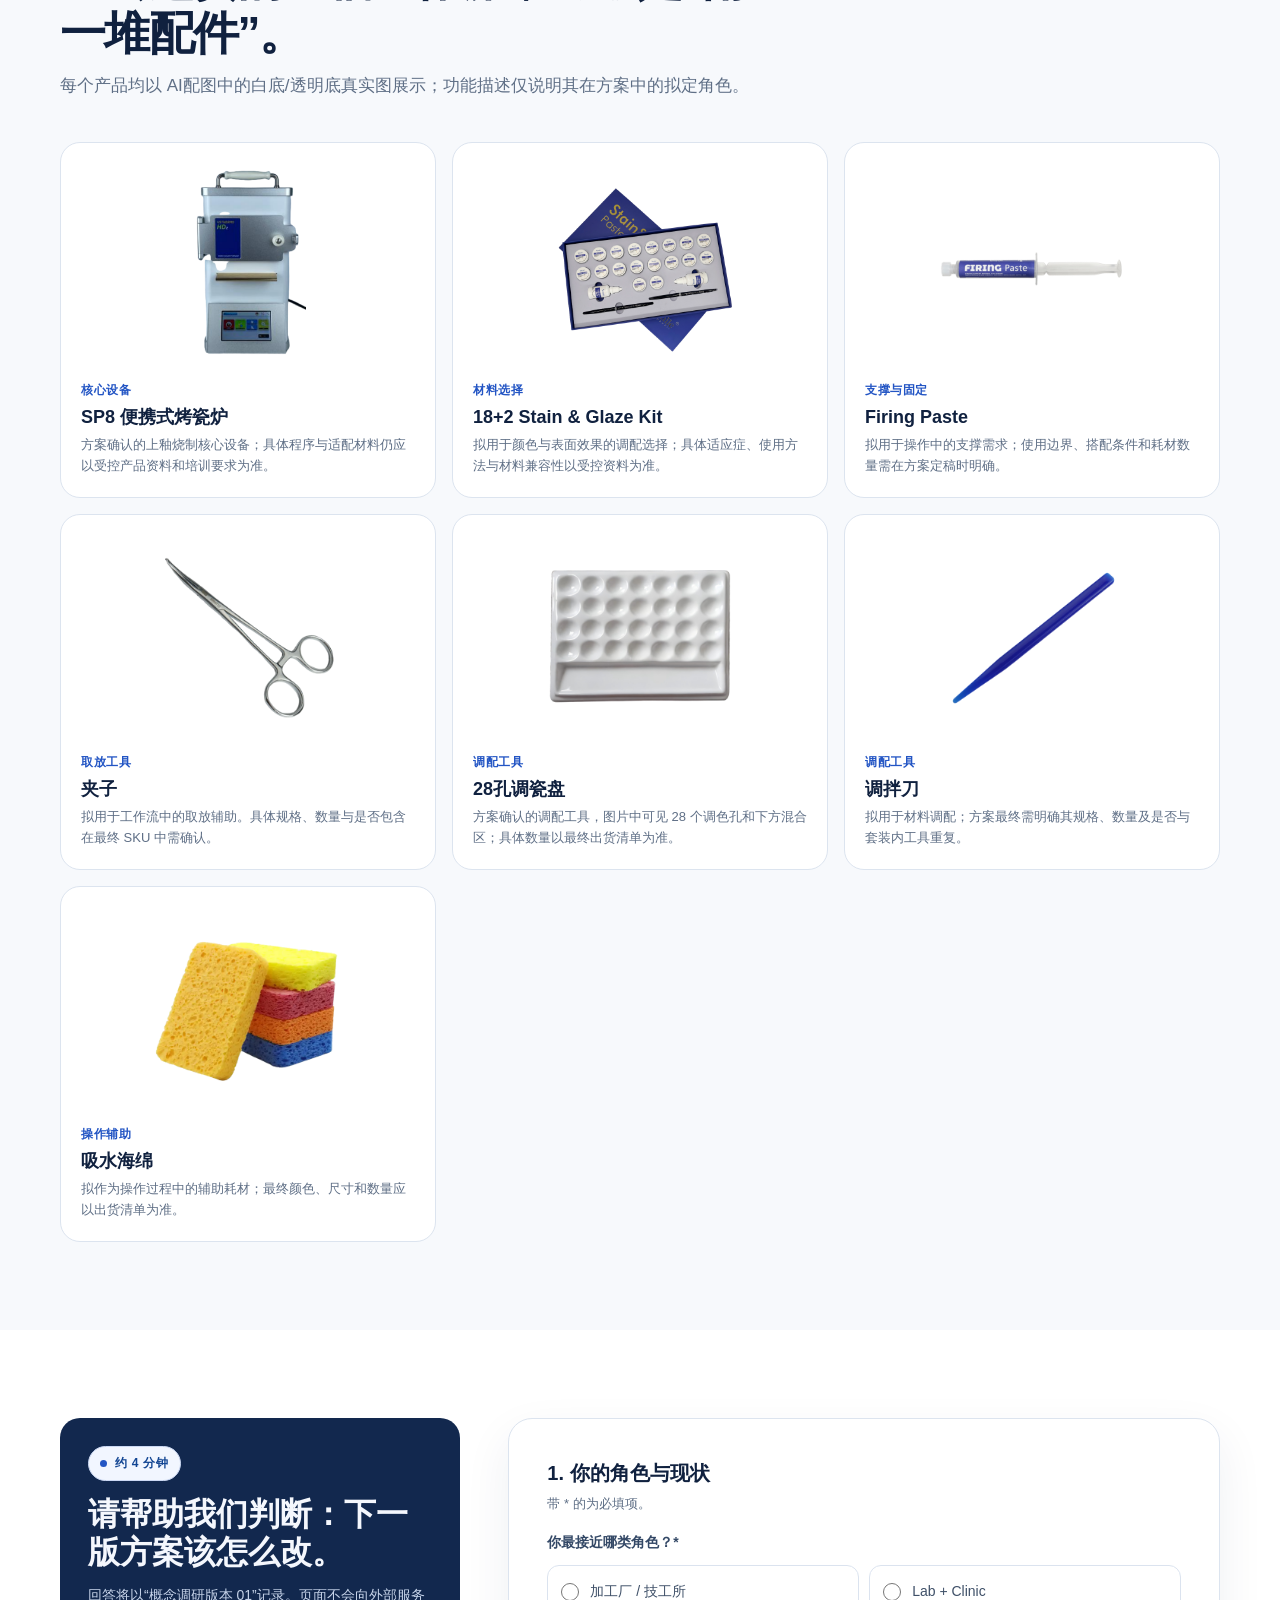
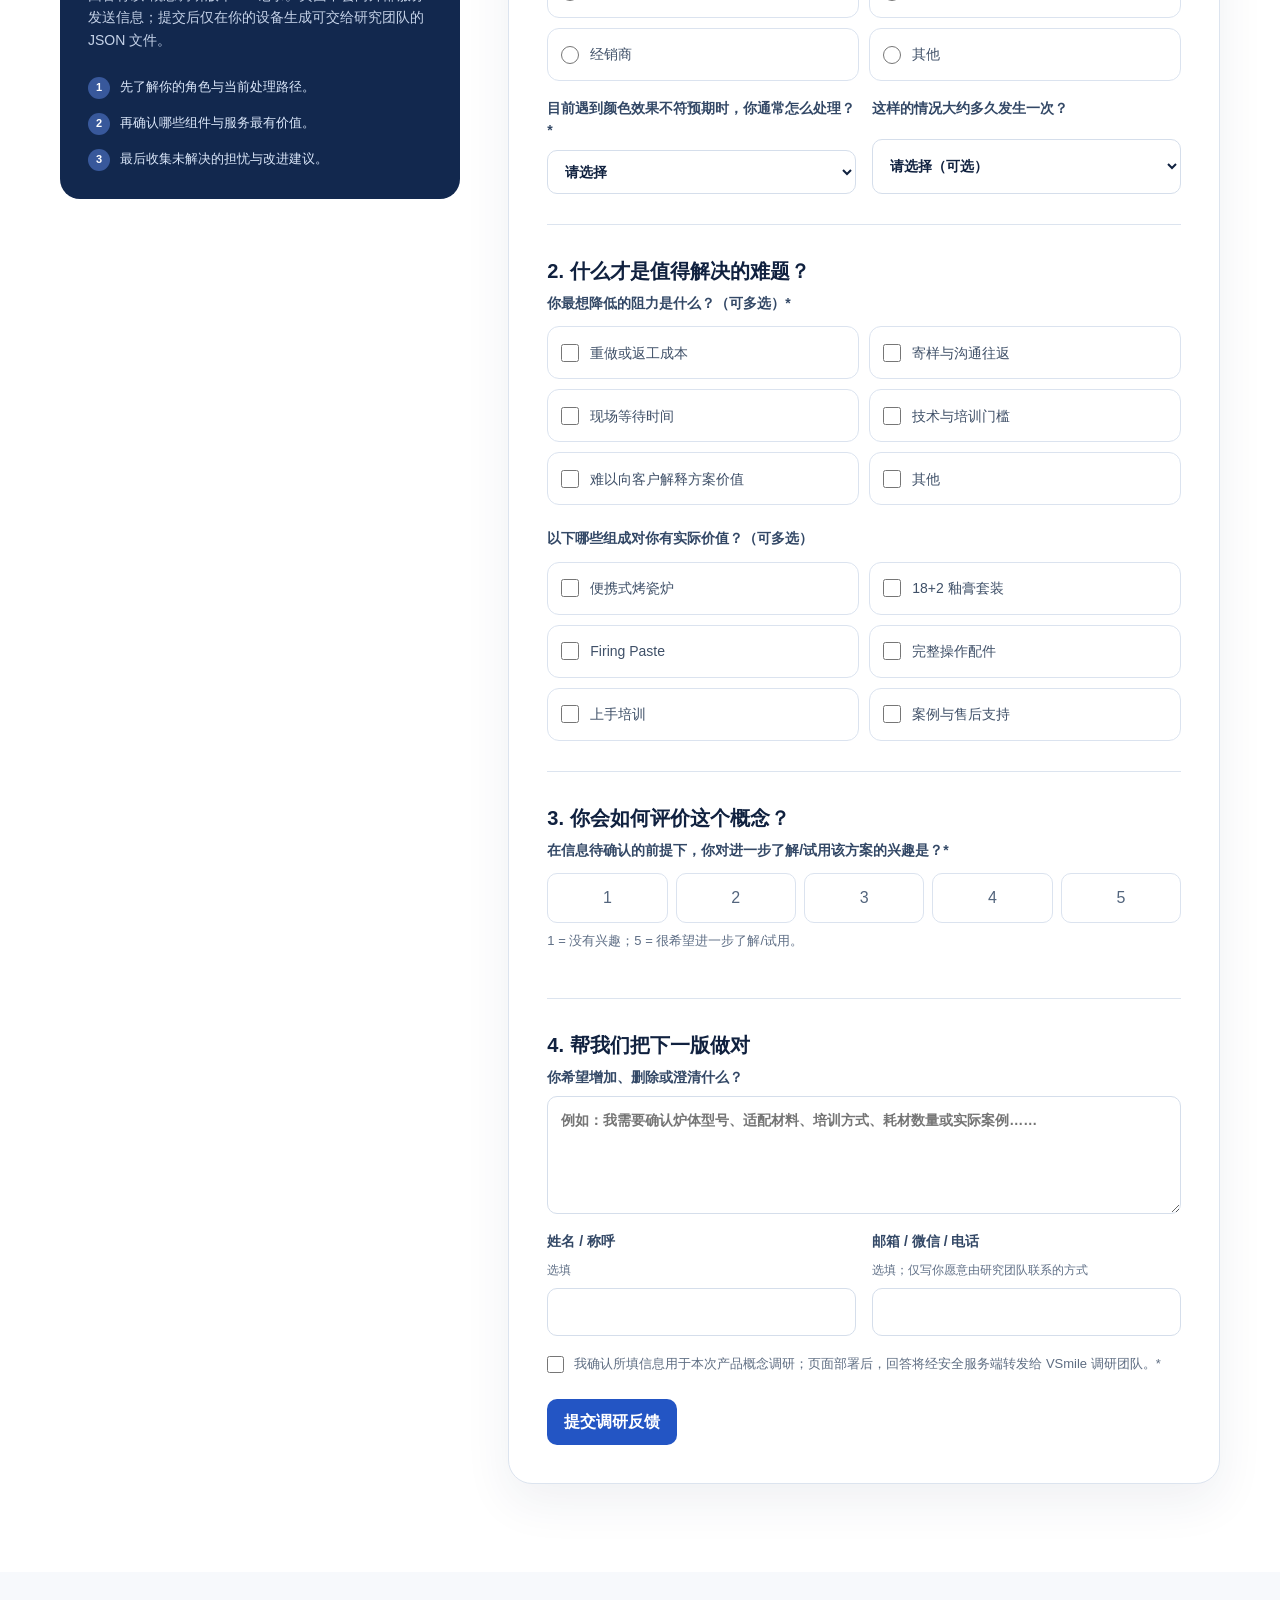
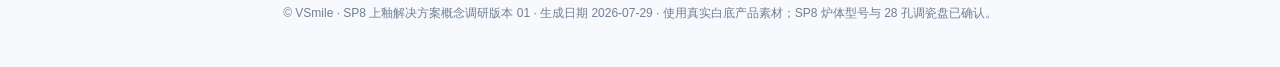
==== commit 600a2daa: "Update index.html" ====
--- a/index.html
+++ b/index.html
@@ -123,10 +123,9 @@
     .bundle-grid { display: grid; grid-template-columns: repeat(3, 1fr); gap: 16px; margin-top: 42px; }
     .product { position: relative; min-height: 340px; overflow: hidden; display: flex; flex-direction: column; padding: 20px; border: 1px solid var(--line); border-radius: var(--radius); background: #fff; transition: transform .18s ease, box-shadow .18s ease; }
     .product:hover { transform: translateY(-3px); box-shadow: 0 14px 32px rgba(28, 50, 88, .10); }
-    .product-image { display: grid; place-items: center; height: 190px; margin: -4px -4px 12px; border-radius: 14px; background: #fff; }
-    .product-image img { width: 100%; height: 100%; object-fit: contain; mix-blend-mode: multiply; }
-    .product-sp8 .product-image { height: 210px; padding: 12px; overflow: hidden; }
-    .product-sp8 .product-image img { width: auto; max-width: 78%; height: 100%; max-height: 176px; }
+    .product-image { display: grid; place-items: center; height: 210px; padding: 10px; margin: -4px -4px 12px; overflow: hidden; border-radius: 14px; background: #fff; }
+    .product-image img { width: auto; height: auto; max-width: 100%; max-height: 190px; object-fit: contain; mix-blend-mode: multiply; }
+    .product-sp8 .product-image img { max-width: 78%; max-height: 194px; }
     .product .role { color: var(--blue); font-size: 12px; font-weight: 800; letter-spacing: .05em; }
     .product h3 { margin: 5px 0 6px; font-size: 18px; line-height: 1.35; }
     .product p { margin: 0; color: var(--muted); font-size: 13px; }
